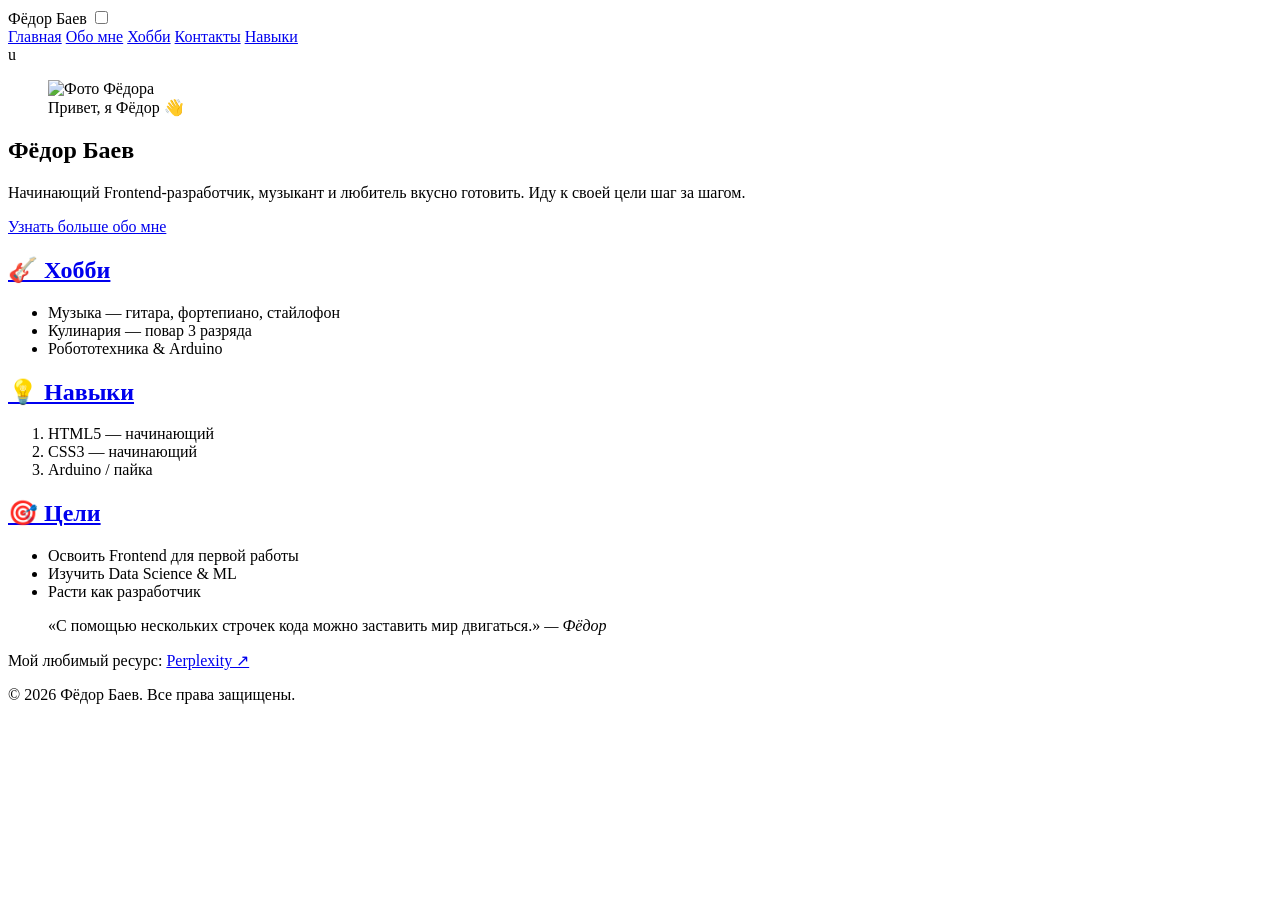
==== index.html @ 16f3ee54 "Add files via upload" ====
<!DOCTYPE html>
<html lang="ru">
<head>
  <meta charset="UTF-8">
  <meta name="viewport" content="width=device-width, initial-scale=1.0">
  <title>Фёдор &mdash; Главная</title>
  <link rel="stylesheet" href="css/style.css">
  <link rel="preconnect" href="https://fonts.googleapis.com">
  <link rel="preconnect" href="https://fonts.gstatic.com" crossorigin>
  <link href="https://fonts.googleapis.com/css2?family=Oswald:wght@200..700&display=swap" rel="stylesheet">
  <link href="https://fonts.googleapis.com/css2?family=Inter:wght@400;600&family=Playfair+Display:wght@700&display=swap" rel="stylesheet">
</head>
<body>

<header>
  <div class="header-inner">
    <span class="logo">Фёдор Баев</span>

    <input type="checkbox" id="burger-toggle" class="burger-checkbox">
  
    <label for="burger-toggle" class="burger-btn">
      <span></span>
      <span></span>
      <span></span>
    </label>

    <nav>
      <a href="index.html" class="active">Главная</a>
      <a href="about.html">Обо мне</a>
      <a href="hobbies.html">Хобби</a>
      <a href="contacts.html">Контакты</a>
      <a href="skills.html">Навыки</a>
    </nav>
  </div>
</header>
u
  <main class="container">

    <section class="hero">
      <figure>
        <img src="photo/mephoto.jpg" alt="Фото Фёдора" class="avatar" />
        <figcaption>Привет, я Фёдор 👋</figcaption>
      </figure>
      <div class="hero-text">
        <h1>Фёдор Баев</h1>
        <p class="lead">Начинающий Frontend-разработчик, музыкант и любитель вкусно готовить. Иду к своей цели шаг за шагом.</p>
        <a href="about.html" class="btn">Узнать больше обо мне</a>
      </div>
    </section>

    <section class="lists-section">
      <div class="card">
        <h2><a href="hobbies.html">🎸 Хобби</a></h2>
        <ul>
          <li>Музыка — гитара, фортепиано, стайлофон</li>
          <li>Кулинария &mdash; повар 3&nbsp;разряда</li>
          <li>Робототехника &amp; Arduino</li>
        </ul>
      </div>
      <div class="card">
        <h2><a href="skills.html">💡 Навыки</a></h2>
        <ol>
          <li>HTML5 &mdash; начинающий</li>
          <li>CSS3 &mdash; начинающий</li>
          <li>Arduino / пайка</li>
        </ol>
      </div>
      <div class="card">
        <h2><a href="about.html">🎯 Цели</a></h2>
        <ul>
          <li>Освоить Frontend для первой работы</li>
          <li>Изучить Data&nbsp;Science &amp; ML</li>
          <li>Расти как разработчик</li>
        </ul>
      </div>
    </section>

    <blockquote>
      &laquo;С помощью нескольких строчек кода можно заставить мир двигаться.&raquo;
      <cite>&mdash; Фёдор</cite>
    </blockquote>

    <p>Мой любимый ресурс: <a href="https://www.perplexity.ai/" target="_blank" rel="noopener" class="ext-link">Perplexity &nearr;</a></p>

  </main>

  <footer>
    <p>&copy; 2026 Фёдор Баев. Все права защищены.</p>
  </footer>

</body>
</html>
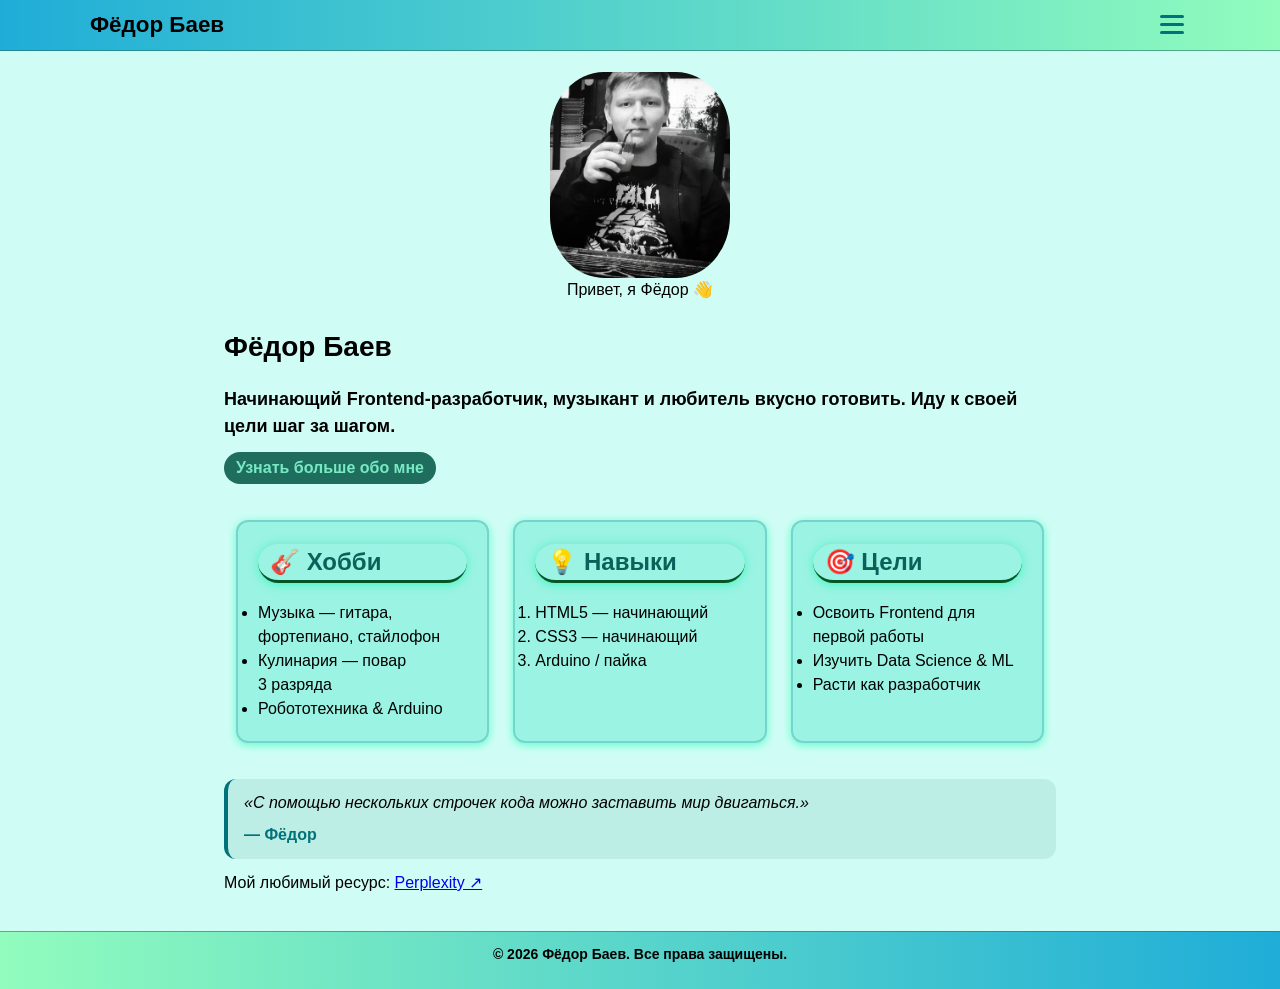
==== commit 554c3383: "Создал страницу tools, так же поправил меню" ====
--- a/index.html
+++ b/index.html
@@ -11,29 +11,29 @@
   <link href="https://fonts.googleapis.com/css2?family=Inter:wght@400;600&family=Playfair+Display:wght@700&display=swap" rel="stylesheet">
 </head>
 <body>
+  <header>
+    <div class="header-inner">
+      <span class="logo">Фёдор Баев</span>
 
-<header>
-  <div class="header-inner">
-    <span class="logo">Фёдор Баев</span>
+      <input type="checkbox" id="burger-toggle" class="burger-checkbox">
+    
+      <label for="burger-toggle" class="burger-btn">
+        <span></span>
+        <span></span>
+        <span></span>
+      </label>
 
-    <input type="checkbox" id="burger-toggle" class="burger-checkbox">
-  
-    <label for="burger-toggle" class="burger-btn">
-      <span></span>
-      <span></span>
-      <span></span>
-    </label>
-
-    <nav>
-      <a href="index.html" class="active">Главная</a>
-      <a href="about.html">Обо мне</a>
-      <a href="hobbies.html">Хобби</a>
-      <a href="contacts.html">Контакты</a>
-      <a href="skills.html">Навыки</a>
-    </nav>
-  </div>
-</header>
-u
+      <nav>
+        <a href="index.html">Главная</a>
+        <a href="about.html"class="active">Обо мне</a>
+        <a href="hobbies.html">Хобби</a>
+        <a href="contacts.html">Контакты</a>
+        <a href="skills.html">Навыки</a>
+        <a href="tools.html">Инструменты</a>
+      </nav>
+    </div>
+  </header>s
+  u
   <main class="container">
 
     <section class="hero">
--- a/css/style.css
+++ b/css/style.css
@@ -0,0 +1,397 @@
+* {
+    margin: 0; /* убираем внешние отступы */
+    padding: 0; /* убираем внутренние отступы */
+    box-sizing: border-box; /* определяем как считать ширину и высоту */
+}
+:root {
+    --text: black; /* задаём постоянную для текста */
+    --textmenucolor: rgb(3, 113, 121);
+    --textmenuhovercolor: rgb(10, 155, 252);
+    --bgmain: rgb(207, 253, 245);
+    --btn: rgb(121, 233, 196);
+    --bgbtn: rgb(31, 110, 93);
+    --bgbtnhover: rgba(31, 110, 93, 0.55);
+    --btnhover: rgb(200, 255, 237) ;
+    --bgcart: rgba(56, 223, 195, 0.35);
+
+    --font-base: 16px;      /* базовый размер текста */
+    --space-s: 0.5rem;      /* маленький отступ */
+    --space-m: 1rem;        /* средний отступ */
+    --space-l: 1.5rem;      /* большой отступ */
+}
+
+@media (min-width: 600px) {
+    .burger-btn {
+        display: none;
+    }
+
+    nav {
+        display: flex;
+        flex-direction: column;
+        width: auto;
+        padding: 0px;
+        border: none;
+    }
+}
+
+@media (min-width: 900px) {
+    nav {
+        flex-direction: row;
+        gap: 1rem;
+        font-size: 1.1rem;
+    }
+    .logo {
+        font-size: 1.75rem;
+    }
+}
+
+main {
+    flex: 1 1 0;
+}
+
+.container {
+    max-width: 1100px;
+    margin: 0 auto;
+    padding: 1.5rem 1rem; /* в 1лабе было 24px 16px */
+}
+body, html {
+    height: 100%;   
+}
+
+body {
+    background: var(--bgmain); /* задний цвет body, цвет страницы */
+    color: var(--text);
+    font-family: "Inter", sans-serif; /* Для простого текста внутри body используем Inter, Для заголовков Oswald */
+    font-size: var(--font-base); /* Размер шрифта */
+    line-height: 1.5; /* Настраиваем растояние между строчкими текста*/
+    display: flex;
+    flex-direction: column;
+}
+
+h1, h2, h3 {
+    font-family: "Oswald", sans-serif;
+    margin-bottom: 18px;
+}
+
+h1 {
+  font-size: 1.75rem; /* ~28px */
+}
+
+h2 {
+  font-size: 1.5rem;  /* ~24px */
+}
+
+h3 {
+  font-size: 1.25rem; /* ~20px */
+}
+
+p {
+    margin-bottom: 0.75rem;
+    color: var(--text);
+}
+
+header {
+    background: linear-gradient(to right, #1fadd8, #91fcbd); /* а почему бы и не градиент */
+    padding:0 1rem; /* отступы, 0 - сверху/снизу, 20 - слева/права */   
+    z-index: 10;
+    position: fixed;
+    top: 0;
+    border-bottom: 1px solid var(--bgbtnhover);
+    width: 100%;
+}
+
+.header-inner {
+    max-width: 1100px;
+    margin: 0 auto;
+    padding: 0.5rem 0;
+    min-height: 3rem;
+    display: flex;
+    align-items: center;
+    justify-content: space-between;
+    flex-wrap: wrap;
+    position: relative;
+}
+
+.logo{
+    font-family: "Oswald", sans-serif;
+    font-size: 1.4rem;
+    font-weight: 600;
+}
+
+.burger-checkbox {
+    display: none;
+}
+
+.burger-btn {
+    display: flex;
+    flex-direction: column;
+    gap: 5px;
+    cursor: pointer;
+    padding: 6px;
+}
+
+.burger-btn span {
+    display: block;
+    width: 24px;
+    height: 3px;
+    background-color: var(--textmenucolor);
+    border-radius: 999px;
+    transition: 0.3s;
+}
+
+
+nav {
+    display: none;
+    flex-direction: column;
+    gap: 0.5rem;
+    font-size: 1.1rem;
+    width: 100%;
+    padding: 0.5rem 0;
+}
+
+.burger-checkbox:checked ~ nav {
+    display: flex;
+}
+
+nav a {
+    text-decoration: none;
+    color: var(--textmenucolor);
+    padding: 4px;
+}
+
+nav a.active{
+    background-color: #68e5715f;
+    border-radius: 12px;
+    border: 1px solid rgb(0, 175, 15);
+}
+
+nav a:hover{
+    text-decoration: none;
+    color: var(--textmenuhovercolor);
+    background-color: #8ce4ff;
+    border: 1px solid var(--bgbtnhover);
+    border-radius: 12px;
+}
+
+.hero {
+    display: flex;
+    flex-direction: column;
+    align-items: center;
+    gap: 24px;
+    padding: 24px 0;
+}
+
+.hero-text {
+    max-width: 52rem;
+}
+
+.avatar {
+    display: flex;
+    width: 40vw;
+    max-width: 180px;
+    height: auto;
+    border-radius: 30%;
+    object-fit: cover;
+}
+
+.lead {
+    color: var(--text);
+    font-size: 18px;
+    font-weight: 600;
+}
+
+.btn {
+    text-decoration: none;
+    display: inline-block;
+    background-color: var(--bgbtn);
+    border-radius: 2vh;
+    color: var(--btn);
+    padding: 4px 12px;
+    font-weight: 600;
+}
+
+.btn:hover {
+    background-color: var(--bgbtnhover);
+    color: var(--btnhover);
+}
+
+figure {
+    text-align: center;
+}
+
+footer {
+    background: linear-gradient(to left, #1fadd8, #91fcbd);
+    text-align: center;
+    font-size: 14px;
+    font-weight: 600;
+    padding: 12px 16px;
+    border-top: 1px solid var(--bgbtnhover);
+}
+
+.lists-section {
+    display: grid;
+    grid-template-columns: repeat(auto-fit, minmax(260px, 1fr));
+}
+
+.card {
+    background-color: var(--bgcart);
+    border-radius: 12px;
+    padding: 1.25rem;
+    margin: 0.75rem;
+    border: 2px solid rgba(5, 120, 128, 0.244);
+    box-shadow: 0 2px 8px rgba(0, 255, 170, 0.56);
+}
+
+.card:hover { /* спросить про пробел между card и hover */
+    transform: translateY(2px);
+    box-shadow: 0 2px 12px rgba(0, 255, 170, 0.985);
+}
+
+.card a {
+    display: block;
+    text-decoration: none;
+    color: rgb(10, 97, 90);
+    border-bottom: 3px solid rgb(5, 85, 38);
+    border-top: 2px solid rgba(2, 121, 70, 0.073);
+    box-shadow: 0 2px 8px rgba(0, 255, 170, 0.56);
+    border-radius: 99px;
+    padding: 0px 12px;
+}
+
+.card a:hover{
+    background-color: var(--bgbtnhover);
+    color: var(--btnhover);   
+}
+
+blockquote {
+    text-align: left;
+    font-style: italic;
+    background-color: rgba(175, 227, 219, 0.586);
+    border-radius:12px 12px;
+    padding: 12px 16px;
+    margin-bottom: 12px;
+    border-left: 4px solid var(--textmenucolor);
+    margin-top: 24px;
+}
+
+blockquote cite {
+    display: block;
+    margin-top: 8px;
+    font-weight: 600;
+    font-style: normal;
+    color: var(--textmenucolor);
+}
+
+.skills-lyaot{
+    display: flex;
+}
+
+.tbskill {
+    flex: 1; 
+    border-collapse: collapse;
+    background-color: rgba(111, 214, 255, 0.379);
+}
+
+.tbskill thead tr {
+    background: rgba(2, 192, 97, 0.544);
+    font-weight: 600;
+}
+
+.tbskill th, .tbskill td {
+    padding: 1px 8px;
+    text-align: left;
+    border: 1px solid var(--text);
+}
+
+.tbskill tbody tr:nth-child(odd) {
+    background-color: #37ffbc67;
+}
+.purposes {
+    flex: 1;
+    background: rgba(21, 249, 192, 0.59);
+    border-radius: 12px;
+    margin-left: 16px;
+    padding: 16px 24px;
+}
+
+.highlight {
+    background-color: rgba(175, 227, 219, 0.586);
+    padding: 12px 16px;
+    margin-top: 16px;
+    border-radius: 0 12px 0 12px;
+    border-left: 4px solid var(--textmenucolor);
+    border-right: 4px solid var(--textmenucolor);
+}
+
+.myhobby {
+    text-align: center;
+}
+
+.contacts-list {
+    list-style: none;
+    padding: 0;
+    margin-bottom: 24px;
+}
+
+.contacts-list li {
+    margin-bottom: 8px;
+    font-size: 18px;
+}
+
+.contact-form {
+    display: flex;
+    flex-direction: column;
+    padding: 8px 12px;
+    background-color: #66f7dd76;
+    border-radius: 16px;
+}
+
+.feedback-head{
+    text-align: center;
+}
+
+.contact-form label {
+    font-weight: 600;
+    margin-top: 24px;
+    font-size: 20px;
+    text-align: center;
+    color: var(--textmenucolor);
+}
+
+.contact-form input, .contact-form textarea {
+    font-family: "Inter", sans-serif;
+    font-size: 18px;
+    background-color: rgba(79, 243, 255, 0.5);
+    border: 1px solid var(--textmenucolor);
+    border-radius: 8px;
+    padding: 8px 12px;
+    outline-style: none;
+}
+
+.contact-form textarea {
+    resize: none;
+    height: 200px;
+}
+
+.contact-form input:focus, .contact-form textarea:focus {
+    background-color: rgba(177, 240, 250, 0.842);
+}
+
+.contact-form button {
+    align-self: flex-start;
+    padding: 8px 20px;
+    background-color: var(--bgcart);
+    border-radius: 8px;
+    border: none;
+    margin-top: 4px;
+    font-size: 14px;
+    font-weight: 600;
+    color: var(--textmenucolor);
+    cursor: pointer;
+    width: 120px;
+}
+
+.contact-form button:hover {
+    background-color: var(--bgbtnhover);
+    color: var(--btnhover);
+}
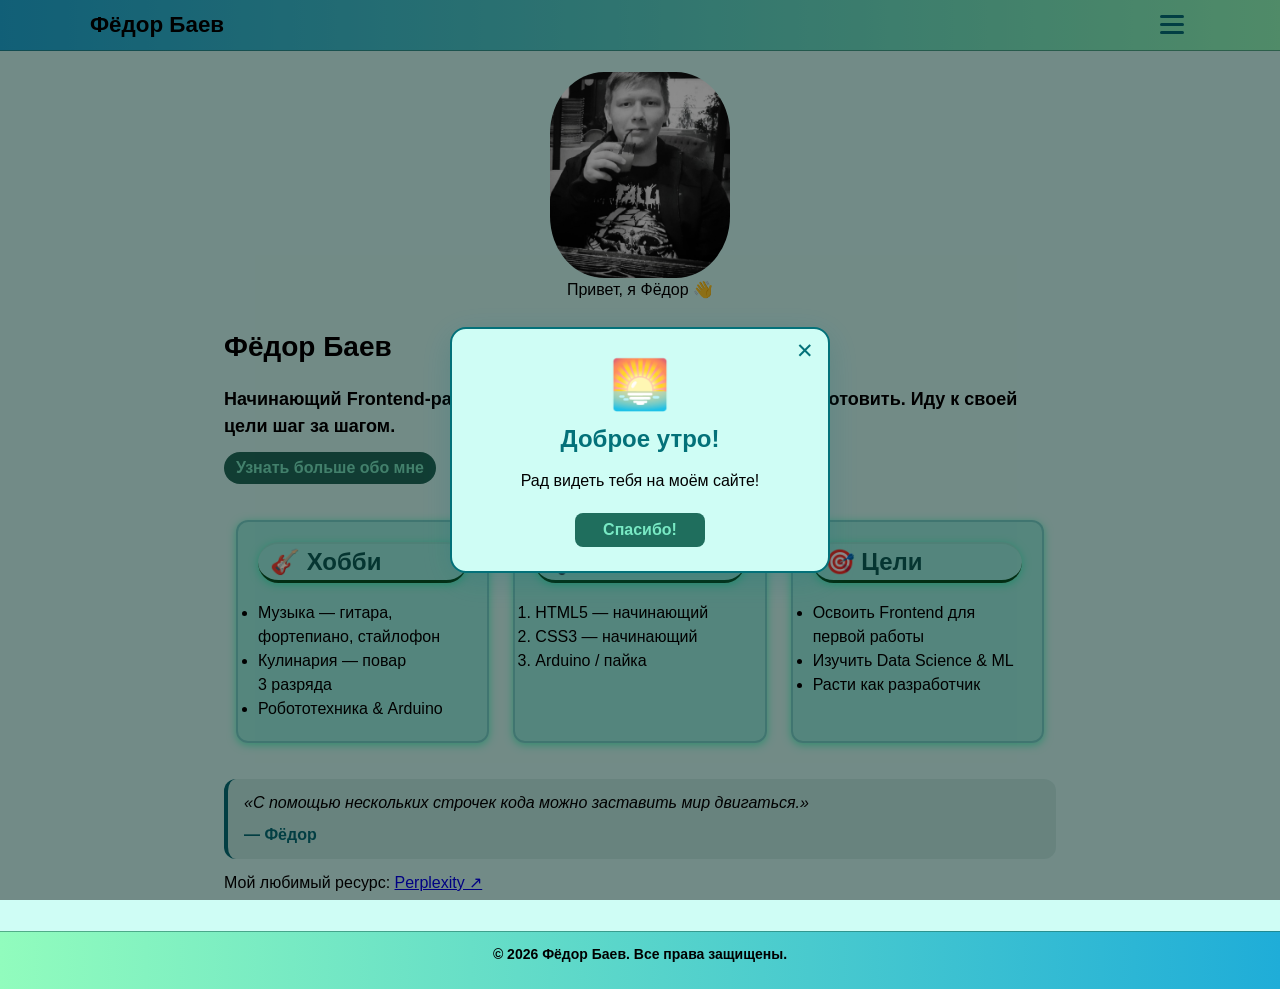
==== commit e2104345: "Здвроваемся с посетителем сайта через модальное окно, привязанно по времени, когда мы заходим на сай" ====
--- a/index.html
+++ b/index.html
@@ -24,8 +24,8 @@
       </label>
 
       <nav>
-        <a href="index.html">Главная</a>
-        <a href="about.html"class="active">Обо мне</a>
+        <a href="index.html"class="active">Главная</a>
+        <a href="about.html">Обо мне</a>
         <a href="hobbies.html">Хобби</a>
         <a href="contacts.html">Контакты</a>
         <a href="skills.html">Навыки</a>
@@ -87,6 +87,18 @@
   <footer>
     <p>&copy; 2026 Фёдор Баев. Все права защищены.</p>
   </footer>
+  
+  <div class="greeting-modal-overlay" id="greeting-modal-overlay">
+    <div class="greeting-modal">
+      <button class="greeting-modal-close" id="greeting-modal-close" aria-label="Закрыть">✕</button>
+      <div class="greeting-modal-icon" id="greeting-modal-icon"></div>
+      <h2 id="greeting-modal-title"></h2>
+      <p id="greeting-modal-text">Рад видеть тебя на моём сайте!</p>
+      <button class="greeting-modal-btn" id="greeting-modal-btn">Спасибо!</button>
+    </div>
+  </div>
+
+  <script src="js/index.js"></script>
 
 </body>
 </html>
--- a/css/style.css
+++ b/css/style.css
@@ -165,12 +165,17 @@
     border: 1px solid rgb(0, 175, 15);
 }
 
+nav a.active:hover {
+    padding: 4px;
+}
+
 nav a:hover{
     text-decoration: none;
     color: var(--textmenuhovercolor);
     background-color: #8ce4ff;
     border: 1px solid var(--bgbtnhover);
     border-radius: 12px;
+    padding: 3px;
 }
 
 .hero {
@@ -226,6 +231,7 @@
     font-weight: 600;
     padding: 12px 16px;
     border-top: 1px solid var(--bgbtnhover);
+    width: 100%;
 }
 
 .lists-section {
@@ -281,15 +287,24 @@
     font-style: normal;
     color: var(--textmenucolor);
 }
-
+.container-skills {
+    display: flex;
+    justify-content: center;
+}
 .skills-lyaot{
     display: flex;
+    flex-wrap: wrap;
+    justify-content: space-between;
+    gap: 1rem;
 }
 
 .tbskill {
     flex: 1; 
     border-collapse: collapse;
     background-color: rgba(111, 214, 255, 0.379);
+    margin: 0 0.5rem;
+    min-width: 260px;
+    max-width: 500px;
 }
 
 .tbskill thead tr {
@@ -310,8 +325,10 @@
     flex: 1;
     background: rgba(21, 249, 192, 0.59);
     border-radius: 12px;
-    margin-left: 16px;
+    margin: 0 0.5rem;
     padding: 16px 24px;
+    min-width: 260px;
+    max-width: 500px;
 }
 
 .highlight {
@@ -348,14 +365,6 @@
 
 .feedback-head{
     text-align: center;
-}
-
-.contact-form label {
-    font-weight: 600;
-    margin-top: 24px;
-    font-size: 20px;
-    text-align: center;
-    color: var(--textmenucolor);
 }
 
 .contact-form input, .contact-form textarea {
@@ -394,4 +403,216 @@
 .contact-form button:hover {
     background-color: var(--bgbtnhover);
     color: var(--btnhover);
+}
+
+/* Стили для обновлённой формы contacts.html */
+
+.field-group {
+    display: flex;
+    flex-direction: column;
+    margin-top: 20px;
+}
+
+.field-group label {
+    font-weight: 600;
+    font-size: 1rem;
+    text-align: left;
+    color: var(--textmenucolor);
+    margin-bottom: 4px;
+}
+
+.field-error {
+    display: none;
+    color: #c0392b;
+    font-size: 0.82rem;
+    margin-top: 4px;
+}
+
+.field-feedback {
+    font-size: 0.82rem;
+    margin-top: 4px;
+}
+
+.contact-form input.error,
+.contact-form textarea.error {
+    border-color: #e03d3d;
+    background-color: rgba(255, 80, 80, 0.08);
+}
+
+.fio-result {
+    display: none;
+    flex-direction: column;
+    gap: 3px;
+    margin-top: 8px;
+    background: rgba(56, 223, 195, 0.2);
+    border-radius: 8px;
+    padding: 8px 12px;
+    font-size: 0.9rem;
+}
+
+#photo-preview {
+    display: none;
+    margin-top: 10px;
+    max-width: 120px;
+    max-height: 120px;
+    border-radius: 10px;
+    border: 2px solid var(--textmenucolor);
+    object-fit: cover;
+}
+
+.contact-form input[type="file"] {
+    padding: 6px 8px;
+    font-size: 0.9rem;
+    cursor: pointer;
+    background-color: rgba(79, 243, 255, 0.2);
+}
+
+
+
+/*  Модальное окно подтверждения фото */
+.photo-modal-overlay {
+    display: none;
+    position: fixed;
+    inset: 0;
+    background: rgba(0, 0, 0, 0.5);
+    z-index: 1000;
+    align-items: center;
+    justify-content: center;
+}
+
+.photo-modal-overlay.open {
+    display: flex;
+}
+
+.photo-modal {
+    background: var(--bgmain);
+    border: 2px solid var(--textmenucolor);
+    border-radius: 16px;
+    padding: 1.5rem;
+    max-width: 360px;
+    width: 90%;
+    text-align: center;
+    display: flex;
+    flex-direction: column;
+    align-items: center;
+    gap: 1rem;
+}
+
+.photo-modal h3 {
+    margin-bottom: 0;
+}
+
+.photo-modal img {
+    max-width: 200px;
+    max-height: 200px;
+    border-radius: 10px;
+    border: 2px solid var(--textmenucolor);
+    object-fit: cover;
+}
+
+.photo-modal-buttons {
+    display: flex;
+    gap: 12px;
+}
+
+.photo-modal-buttons button {
+    padding: 8px 20px;
+    border: none;
+    border-radius: 8px;
+    font-size: 0.95rem;
+    font-weight: 600;
+    cursor: pointer;
+}
+
+#photo-confirm-btn {
+    background-color: var(--bgbtn);
+    color: var(--btn);
+}
+
+#photo-confirm-btn:hover {
+    background-color: var(--bgbtnhover);
+    color: var(--btnhover);
+}
+
+#photo-cancel-btn {
+    background-color: rgba(255, 80, 80, 0.2);
+    color: #c0392b;
+}
+
+#photo-cancel-btn:hover {
+    background-color: rgba(255, 80, 80, 0.4);
+}
+
+
+/* Модальное окно приветствия (index.html) */
+.greeting-modal-overlay {
+    display: none;
+    position: fixed;
+    inset: 0;
+    background: rgba(0, 0, 0, 0.45);
+    z-index: 1000;
+    align-items: center;
+    justify-content: center;
+}
+
+.greeting-modal-overlay.open {
+    display: flex;
+}
+
+.greeting-modal {
+    background: var(--bgmain);
+    border: 2px solid var(--textmenucolor);
+    border-radius: 16px;
+    padding: 2rem 2rem 1.5rem;
+    max-width: 380px;
+    width: 90%;
+    text-align: center;
+    position: relative;
+    display: flex;
+    flex-direction: column;
+    align-items: center;
+    gap: 0.75rem;
+    box-shadow: 0 8px 32px rgba(3, 113, 121, 0.2);
+}
+
+.greeting-modal-close {
+    position: absolute;
+    top: 10px;
+    right: 14px;
+    background: none;
+    border: none;
+    font-size: 1.3rem;
+    cursor: pointer;
+    color: var(--textmenucolor);
+}
+
+.greeting-modal-icon {
+    font-size: 3rem;
+    line-height: 1;
+}
+
+.greeting-modal h2 {
+    margin-bottom: 0;
+    color: var(--textmenucolor);
+}
+
+.greeting-modal p {
+    margin-bottom: 0;
+}
+
+.greeting-modal-btn {
+    margin-top: 0.5rem;
+    padding: 8px 28px;
+    background-color: var(--bgbtn);
+    color: var(--btn);
+    border: none;
+    border-radius: 8px;
+    font-size: 1rem;
+    font-weight: 600;
+    cursor: pointer;
+}
+
+.greeting-modal-btn:hover {
+    background-color: var(--bgbtnhover);
+    color: var(--btnhover);
 }
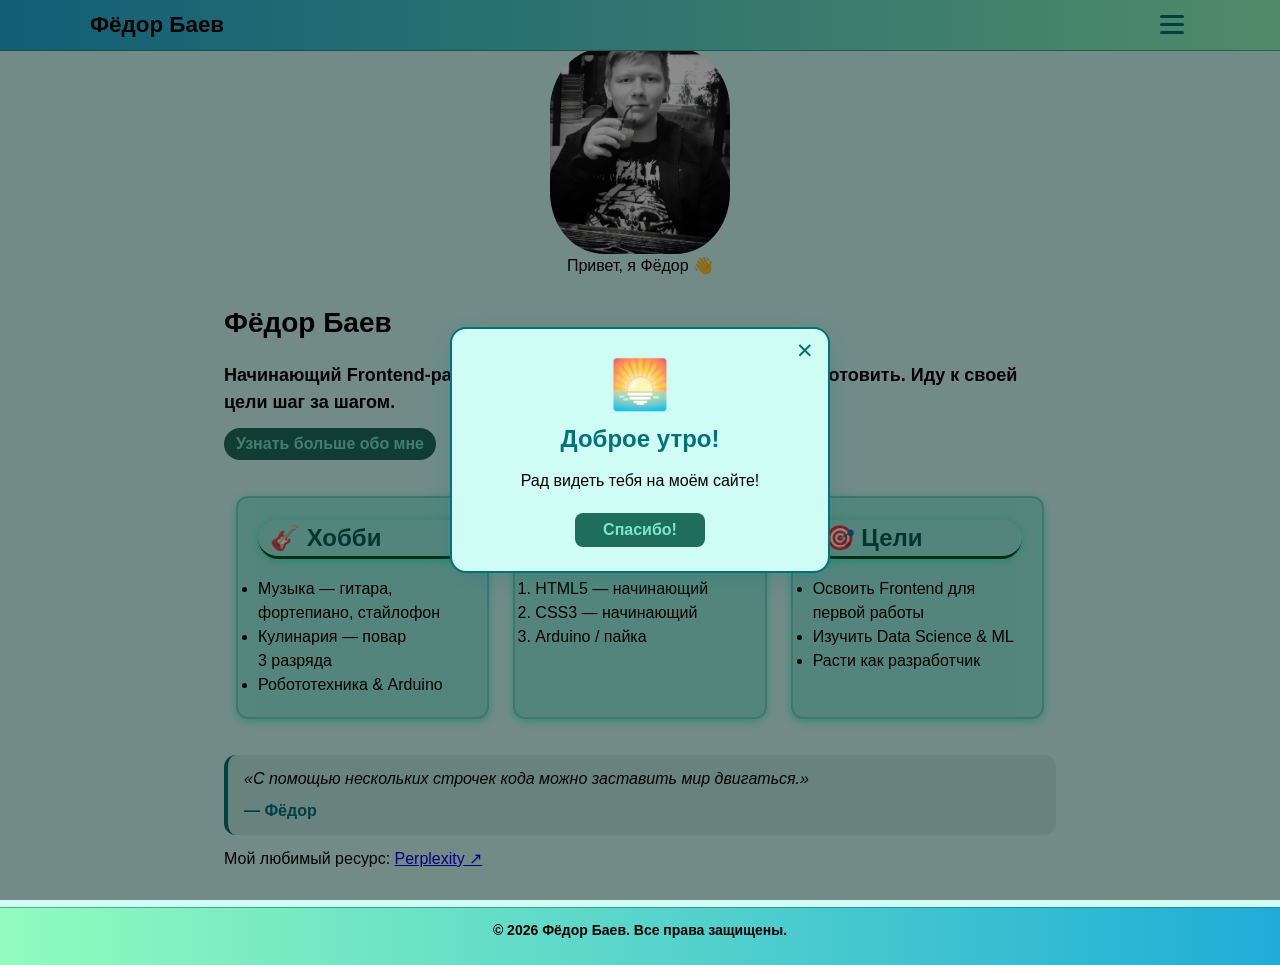
==== commit ab61aa28: "Большое обновление проекта, POM, доработка калькулятора, создание утилиты" ====
--- a/index.html
+++ b/index.html
@@ -10,21 +10,21 @@
   <link href="https://fonts.googleapis.com/css2?family=Oswald:wght@200..700&display=swap" rel="stylesheet">
   <link href="https://fonts.googleapis.com/css2?family=Inter:wght@400;600&family=Playfair+Display:wght@700&display=swap" rel="stylesheet">
 </head>
-<body>
+<body data-page="home">
   <header>
     <div class="header-inner">
-      <span class="logo">Фёдор Баев</span>
+      <a href="index.html" class="logo">Фёдор Баев</a>
 
       <input type="checkbox" id="burger-toggle" class="burger-checkbox">
-    
-      <label for="burger-toggle" class="burger-btn">
+
+      <label for="burger-toggle" class="burger-btn" aria-label="Открыть меню">
         <span></span>
         <span></span>
         <span></span>
       </label>
 
       <nav>
-        <a href="index.html"class="active">Главная</a>
+        <a href="index.html" class="active">Главная</a>
         <a href="about.html">Обо мне</a>
         <a href="hobbies.html">Хобби</a>
         <a href="contacts.html">Контакты</a>
@@ -32,8 +32,7 @@
         <a href="tools.html">Инструменты</a>
       </nav>
     </div>
-  </header>s
-  u
+  </header>
   <main class="container">
 
     <section class="hero">
@@ -98,7 +97,7 @@
     </div>
   </div>
 
-  <script src="js/index.js"></script>
+  <script type="module" src="js/main.js"></script>
 
 </body>
 </html>
--- a/css/style.css
+++ b/css/style.css
@@ -116,6 +116,8 @@
     font-family: "Oswald", sans-serif;
     font-size: 1.4rem;
     font-weight: 600;
+    text-decoration: none;
+    color: black;
 }
 
 .burger-checkbox {
@@ -615,4 +617,295 @@
 .greeting-modal-btn:hover {
     background-color: var(--bgbtnhover);
     color: var(--btnhover);
+}
+
+/* Стили для tools.html */
+
+.tools-section {
+    margin-top: 2rem;
+    padding-bottom: 2rem;
+    border-bottom: 1px solid rgba(3, 113, 121, 0.2);
+}
+
+.tools-section h2 {
+    margin-bottom: 1rem;
+}
+
+
+.visit-banner {
+    background: rgba(79, 243, 255, 0.2);
+    border: 1px solid var(--textmenucolor);
+    border-radius: 12px;
+    padding: 12px 20px;
+    display: inline-flex;
+    flex-direction: column;
+    gap: 4px;
+}
+
+
+.calc-table {
+    border-collapse: collapse;
+    width: 280px;
+}
+
+.calc-table thead th {
+    background: rgba(207, 253, 245, 0.9);
+    border: 2px solid var(--textmenucolor);
+    border-radius: 8px;
+    padding: 12px 16px;
+    font-size: 1.6rem;
+    font-family: monospace;
+    text-align: right;
+    font-weight: 400;
+    letter-spacing: 1px;
+    word-break: break-all;
+}
+
+.calc-table tbody td {
+    padding: 4px;
+}
+
+.calc-btn {
+    width: 100%;
+    padding: 12px 0;
+    border: 1px solid var(--textmenucolor);
+    border-radius: 8px;
+    background: rgba(56, 223, 195, 0.25);
+    cursor: pointer;
+    font-size: 1rem;
+    font-family: "Inter", sans-serif;
+    transition: background 0.15s;
+}
+
+.calc-btn:hover {
+    background: var(--bgbtnhover);
+    color: var(--btnhover);
+}
+
+.calc-btn.op {
+    background: rgba(31, 110, 93, 0.15);
+    font-weight: 700;
+}
+
+.calc-btn.eq {
+    background: var(--bgbtn);
+    color: var(--btn);
+    font-weight: 700;
+}
+
+.calc-btn.eq:hover {
+    background: var(--bgbtnhover);
+    color: var(--btnhover);
+}
+
+.calc-btn.clr {
+    background: rgba(255, 100, 100, 0.2);
+}
+
+.calc-btn.clr:hover {
+    background: rgba(255, 100, 100, 0.4);
+}
+
+
+.converter-row {
+    display: flex;
+    flex-wrap: wrap;
+    gap: 12px;
+    align-items: flex-end;
+}
+
+.converter-field {
+    display: flex;
+    flex-direction: column;
+    gap: 4px;
+}
+
+.converter-field label {
+    font-weight: 600;
+    font-size: 0.9rem;
+    color: var(--textmenucolor);
+}
+
+.converter-field input,
+.converter-field select {
+    font-family: "Inter", sans-serif;
+    font-size: 1rem;
+    background: rgba(79, 243, 255, 0.4);
+    border: 1px solid var(--textmenucolor);
+    border-radius: 8px;
+    padding: 6px 10px;
+    outline: none;
+}
+
+.converter-field input {
+    width: 110px;
+}
+
+.converter-field--btn button {
+    padding: 8px 16px;
+    background: var(--bgbtn);
+    color: var(--btn);
+    border: none;
+    border-radius: 8px;
+    font-size: 1rem;
+    font-weight: 600;
+    cursor: pointer;
+}
+
+.converter-field--btn button:hover {
+    background: var(--bgbtnhover);
+    color: var(--btnhover);
+}
+
+.converter-result {
+    margin-top: 12px;
+    font-weight: 700;
+    font-size: 1.1rem;
+    color: var(--textmenucolor);
+}
+
+/* Фильтры карточек (hobbies.html) */
+.cards-filters {
+    margin-top: 1rem;
+    margin-bottom: 1rem;
+    padding: 12px 16px;
+    border-radius: 12px;
+    border: 1px solid rgba(3, 113, 121, 0.2);
+    background: rgba(79, 243, 255, 0.12);
+}
+
+.cards-filters__row {
+    display: flex;
+    flex-wrap: wrap;
+    gap: 12px;
+    align-items: flex-end;
+}
+
+.cards-filters__field {
+    display: flex;
+    flex-direction: column;
+    gap: 4px;
+    min-width: 220px;
+}
+
+.cards-filters__field span {
+    font-weight: 600;
+    font-size: 0.9rem;
+    color: var(--textmenucolor);
+}
+
+.cards-filters__field input,
+.cards-filters__field select {
+    font-family: "Inter", sans-serif;
+    font-size: 1rem;
+    background: rgba(79, 243, 255, 0.4);
+    border: 1px solid var(--textmenucolor);
+    border-radius: 8px;
+    padding: 6px 10px;
+    outline: none;
+}
+
+.cards-filters__meta {
+    margin-top: 8px;
+    font-weight: 600;
+    color: var(--textmenucolor);
+}
+
+.tags {
+    display: flex;
+    flex-wrap: wrap;
+    gap: 6px;
+    margin: 8px 0 10px;
+}
+
+.tag {
+    display: inline-block;
+    padding: 2px 10px;
+    border-radius: 999px;
+    border: 1px solid rgba(3, 113, 121, 0.35);
+    background: rgba(31, 110, 93, 0.12);
+    color: var(--textmenucolor);
+    font-size: 0.85rem;
+    font-weight: 600;
+}
+
+/* Таблица API (tools.html) */
+.table-controls {
+    display: flex;
+    flex-wrap: wrap;
+    gap: 12px;
+    align-items: flex-end;
+    margin: 12px 0;
+}
+
+.table-controls__field {
+    display: flex;
+    flex-direction: column;
+    gap: 4px;
+    min-width: 220px;
+}
+
+.table-controls__field span {
+    font-weight: 600;
+    font-size: 0.9rem;
+    color: var(--textmenucolor);
+}
+
+.table-controls__field input,
+.table-controls__field select {
+    font-family: "Inter", sans-serif;
+    font-size: 1rem;
+    background: rgba(79, 243, 255, 0.4);
+    border: 1px solid var(--textmenucolor);
+    border-radius: 8px;
+    padding: 6px 10px;
+    outline: none;
+}
+
+.table-controls__btn {
+    padding: 8px 16px;
+    background: var(--bgbtn);
+    color: var(--btn);
+    border: none;
+    border-radius: 8px;
+    font-size: 1rem;
+    font-weight: 600;
+    cursor: pointer;
+}
+
+.table-controls__btn:hover {
+    background: var(--bgbtnhover);
+    color: var(--btnhover);
+}
+
+.table-meta {
+    margin: 8px 0;
+    color: var(--textmenucolor);
+}
+
+.table-wrap {
+    overflow: auto;
+    border-radius: 12px;
+    border: 1px solid rgba(3, 113, 121, 0.2);
+    background: rgba(79, 243, 255, 0.12);
+}
+
+.data-table {
+    width: 100%;
+    border-collapse: collapse;
+    min-width: 520px;
+}
+
+.data-table th,
+.data-table td {
+    padding: 10px 12px;
+    border-bottom: 1px solid rgba(3, 113, 121, 0.2);
+    text-align: left;
+}
+
+.data-table thead th {
+    position: sticky;
+    top: 0;
+    background: rgba(2, 192, 97, 0.35);
+    font-weight: 700;
 }
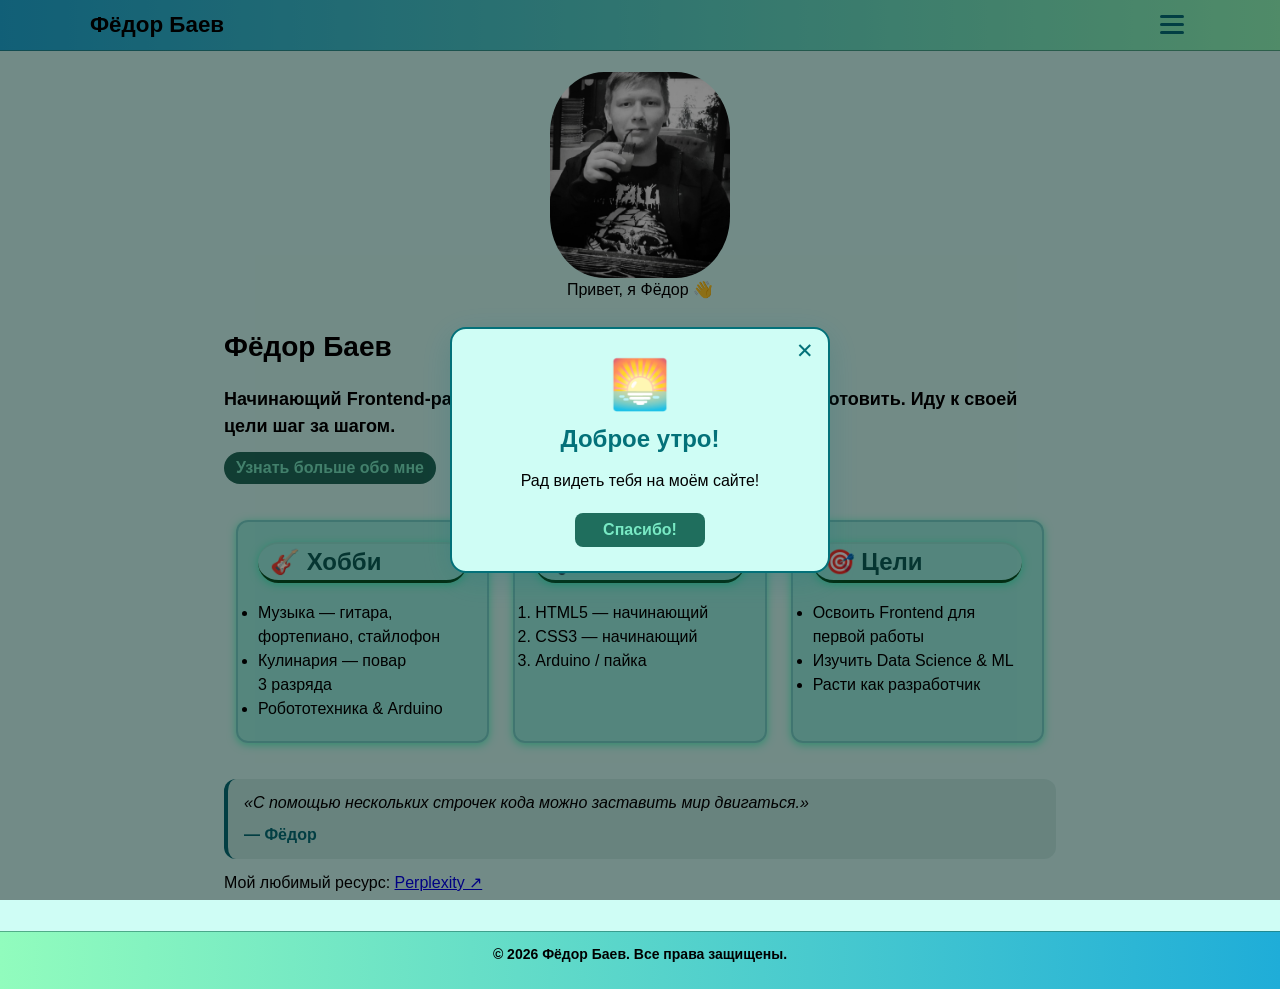
==== commit 0236a27b: "Добавил страницы "Проекты" и "API", обновил навигацию на всех страницах, исправил шапки и добавил фи" ====
--- a/index.html
+++ b/index.html
@@ -10,6 +10,7 @@
   <link href="https://fonts.googleapis.com/css2?family=Oswald:wght@200..700&display=swap" rel="stylesheet">
   <link href="https://fonts.googleapis.com/css2?family=Inter:wght@400;600&family=Playfair+Display:wght@700&display=swap" rel="stylesheet">
 </head>
+фикс шапки
 <body data-page="home">
   <header>
     <div class="header-inner">
@@ -30,6 +31,8 @@
         <a href="contacts.html">Контакты</a>
         <a href="skills.html">Навыки</a>
         <a href="tools.html">Инструменты</a>
+        <a href="work.html">Проекты</a>
+        <a href="api-table.html">API</a>
       </nav>
     </div>
   </header>
@@ -86,7 +89,7 @@
   <footer>
     <p>&copy; 2026 Фёдор Баев. Все права защищены.</p>
   </footer>
-  
+
   <div class="greeting-modal-overlay" id="greeting-modal-overlay">
     <div class="greeting-modal">
       <button class="greeting-modal-close" id="greeting-modal-close" aria-label="Закрыть">✕</button>
--- a/css/style.css
+++ b/css/style.css
@@ -1,10 +1,10 @@
-* {
-    margin: 0; /* убираем внешние отступы */
-    padding: 0; /* убираем внутренние отступы */
-    box-sizing: border-box; /* определяем как считать ширину и высоту */
+﻿* {
+    margin: 0; /* ╤Г╨▒╨╕╤А╨░╨╡╨╝ ╨▓╨╜╨╡╤И╨╜╨╕╨╡ ╨╛╤В╤Б╤В╤Г╨┐╤Л */
+    padding: 0; /* ╤Г╨▒╨╕╤А╨░╨╡╨╝ ╨▓╨╜╤Г╤В╤А╨╡╨╜╨╜╨╕╨╡ ╨╛╤В╤Б╤В╤Г╨┐╤Л */
+    box-sizing: border-box; /* ╨╛╨┐╤А╨╡╨┤╨╡╨╗╤П╨╡╨╝ ╨║╨░╨║ ╤Б╤З╨╕╤В╨░╤В╤М ╤И╨╕╤А╨╕╨╜╤Г ╨╕ ╨▓╤Л╤Б╨╛╤В╤Г */
 }
 :root {
-    --text: black; /* задаём постоянную для текста */
+    --text: black; /* ╨╖╨░╨┤╨░╤С╨╝ ╨┐╨╛╤Б╤В╨╛╤П╨╜╨╜╤Г╤О ╨┤╨╗╤П ╤В╨╡╨║╤Б╤В╨░ */
     --textmenucolor: rgb(3, 113, 121);
     --textmenuhovercolor: rgb(10, 155, 252);
     --bgmain: rgb(207, 253, 245);
@@ -14,10 +14,10 @@
     --btnhover: rgb(200, 255, 237) ;
     --bgcart: rgba(56, 223, 195, 0.35);
 
-    --font-base: 16px;      /* базовый размер текста */
-    --space-s: 0.5rem;      /* маленький отступ */
-    --space-m: 1rem;        /* средний отступ */
-    --space-l: 1.5rem;      /* большой отступ */
+    --font-base: 16px;      /* ╨▒╨░╨╖╨╛╨▓╤Л╨╣ ╤А╨░╨╖╨╝╨╡╤А ╤В╨╡╨║╤Б╤В╨░ */
+    --space-s: 0.5rem;      /* ╨╝╨░╨╗╨╡╨╜╤М╨║╨╕╨╣ ╨╛╤В╤Б╤В╤Г╨┐ */
+    --space-m: 1rem;        /* ╤Б╤А╨╡╨┤╨╜╨╕╨╣ ╨╛╤В╤Б╤В╤Г╨┐ */
+    --space-l: 1.5rem;      /* ╨▒╨╛╨╗╤М╤И╨╛╨╣ ╨╛╤В╤Б╤В╤Г╨┐ */
 }
 
 @media (min-width: 600px) {
@@ -52,18 +52,18 @@
 .container {
     max-width: 1100px;
     margin: 0 auto;
-    padding: 1.5rem 1rem; /* в 1лабе было 24px 16px */
+    padding: 1.5rem 1rem; /* ╨▓ 1╨╗╨░╨▒╨╡ ╨▒╤Л╨╗╨╛ 24px 16px */
 }
 body, html {
     height: 100%;   
 }
 
 body {
-    background: var(--bgmain); /* задний цвет body, цвет страницы */
+    background: var(--bgmain); /* ╨╖╨░╨┤╨╜╨╕╨╣ ╤Ж╨▓╨╡╤В body, ╤Ж╨▓╨╡╤В ╤Б╤В╤А╨░╨╜╨╕╤Ж╤Л */
     color: var(--text);
-    font-family: "Inter", sans-serif; /* Для простого текста внутри body используем Inter, Для заголовков Oswald */
-    font-size: var(--font-base); /* Размер шрифта */
-    line-height: 1.5; /* Настраиваем растояние между строчкими текста*/
+    font-family: "Inter", sans-serif; /* ╨Ф╨╗╤П ╨┐╤А╨╛╤Б╤В╨╛╨│╨╛ ╤В╨╡╨║╤Б╤В╨░ ╨▓╨╜╤Г╤В╤А╨╕ body ╨╕╤Б╨┐╨╛╨╗╤М╨╖╤Г╨╡╨╝ Inter, ╨Ф╨╗╤П ╨╖╨░╨│╨╛╨╗╨╛╨▓╨║╨╛╨▓ Oswald */
+    font-size: var(--font-base); /* ╨а╨░╨╖╨╝╨╡╤А ╤И╤А╨╕╤Д╤В╨░ */
+    line-height: 1.5; /* ╨Э╨░╤Б╤В╤А╨░╨╕╨▓╨░╨╡╨╝ ╤А╨░╤Б╤В╨╛╤П╨╜╨╕╨╡ ╨╝╨╡╨╢╨┤╤Г ╤Б╤В╤А╨╛╤З╨║╨╕╨╝╨╕ ╤В╨╡╨║╤Б╤В╨░*/
     display: flex;
     flex-direction: column;
 }
@@ -91,8 +91,8 @@
 }
 
 header {
-    background: linear-gradient(to right, #1fadd8, #91fcbd); /* а почему бы и не градиент */
-    padding:0 1rem; /* отступы, 0 - сверху/снизу, 20 - слева/права */   
+    background: linear-gradient(to right, #1fadd8, #91fcbd); /* ╨░ ╨┐╨╛╤З╨╡╨╝╤Г ╨▒╤Л ╨╕ ╨╜╨╡ ╨│╤А╨░╨┤╨╕╨╡╨╜╤В */
+    padding:0 1rem; /* ╨╛╤В╤Б╤В╤Г╨┐╤Л, 0 - ╤Б╨▓╨╡╤А╤Е╤Г/╤Б╨╜╨╕╨╖╤Г, 20 - ╤Б╨╗╨╡╨▓╨░/╨┐╤А╨░╨▓╨░ */   
     z-index: 10;
     position: fixed;
     top: 0;
@@ -250,7 +250,7 @@
     box-shadow: 0 2px 8px rgba(0, 255, 170, 0.56);
 }
 
-.card:hover { /* спросить про пробел между card и hover */
+.card:hover { /* ╤Б╨┐╤А╨╛╤Б╨╕╤В╤М ╨┐╤А╨╛ ╨┐╤А╨╛╨▒╨╡╨╗ ╨╝╨╡╨╢╨┤╤Г card ╨╕ hover */
     transform: translateY(2px);
     box-shadow: 0 2px 12px rgba(0, 255, 170, 0.985);
 }
@@ -407,7 +407,7 @@
     color: var(--btnhover);
 }
 
-/* Стили для обновлённой формы contacts.html */
+/* ╨б╤В╨╕╨╗╨╕ ╨┤╨╗╤П ╨╛╨▒╨╜╨╛╨▓╨╗╤С╨╜╨╜╨╛╨╣ ╤Д╨╛╤А╨╝╤Л contacts.html */
 
 .field-group {
     display: flex;
@@ -471,7 +471,7 @@
 
 
 
-/*  Модальное окно подтверждения фото */
+/*  ╨Ь╨╛╨┤╨░╨╗╤М╨╜╨╛╨╡ ╨╛╨║╨╜╨╛ ╨┐╨╛╨┤╤В╨▓╨╡╤А╨╢╨┤╨╡╨╜╨╕╤П ╤Д╨╛╤В╨╛ */
 .photo-modal-overlay {
     display: none;
     position: fixed;
@@ -546,7 +546,7 @@
 }
 
 
-/* Модальное окно приветствия (index.html) */
+/* ╨Ь╨╛╨┤╨░╨╗╤М╨╜╨╛╨╡ ╨╛╨║╨╜╨╛ ╨┐╤А╨╕╨▓╨╡╤В╤Б╤В╨▓╨╕╤П (index.html) */
 .greeting-modal-overlay {
     display: none;
     position: fixed;
@@ -619,7 +619,7 @@
     color: var(--btnhover);
 }
 
-/* Стили для tools.html */
+/* ╨б╤В╨╕╨╗╨╕ ╨┤╨╗╤П tools.html */
 
 .tools-section {
     margin-top: 2rem;
@@ -764,7 +764,7 @@
     color: var(--textmenucolor);
 }
 
-/* Фильтры карточек (hobbies.html) */
+/* ╨д╨╕╨╗╤М╤В╤А╤Л ╨║╨░╤А╤В╨╛╤З╨╡╨║ (hobbies.html) */
 .cards-filters {
     margin-top: 1rem;
     margin-bottom: 1rem;
@@ -829,7 +829,7 @@
     font-weight: 600;
 }
 
-/* Таблица API (tools.html) */
+/* ╨в╨░╨▒╨╗╨╕╤Ж╨░ API (tools.html) */
 .table-controls {
     display: flex;
     flex-wrap: wrap;
@@ -908,4 +908,21 @@
     top: 0;
     background: rgba(2, 192, 97, 0.35);
     font-weight: 700;
-}+}
+
+.data-table thead th.sortable {
+    cursor: pointer;
+    user-select: none;
+}
+
+.data-table thead th.sortable:hover {
+    background: rgba(2, 192, 97, 0.55);
+}
+
+.cards-grid {
+    display: grid;
+    grid-template-columns: repeat(auto-fill, minmax(280px, 1fr));
+    gap: 1rem;
+    margin-top: 1rem;
+}
+
